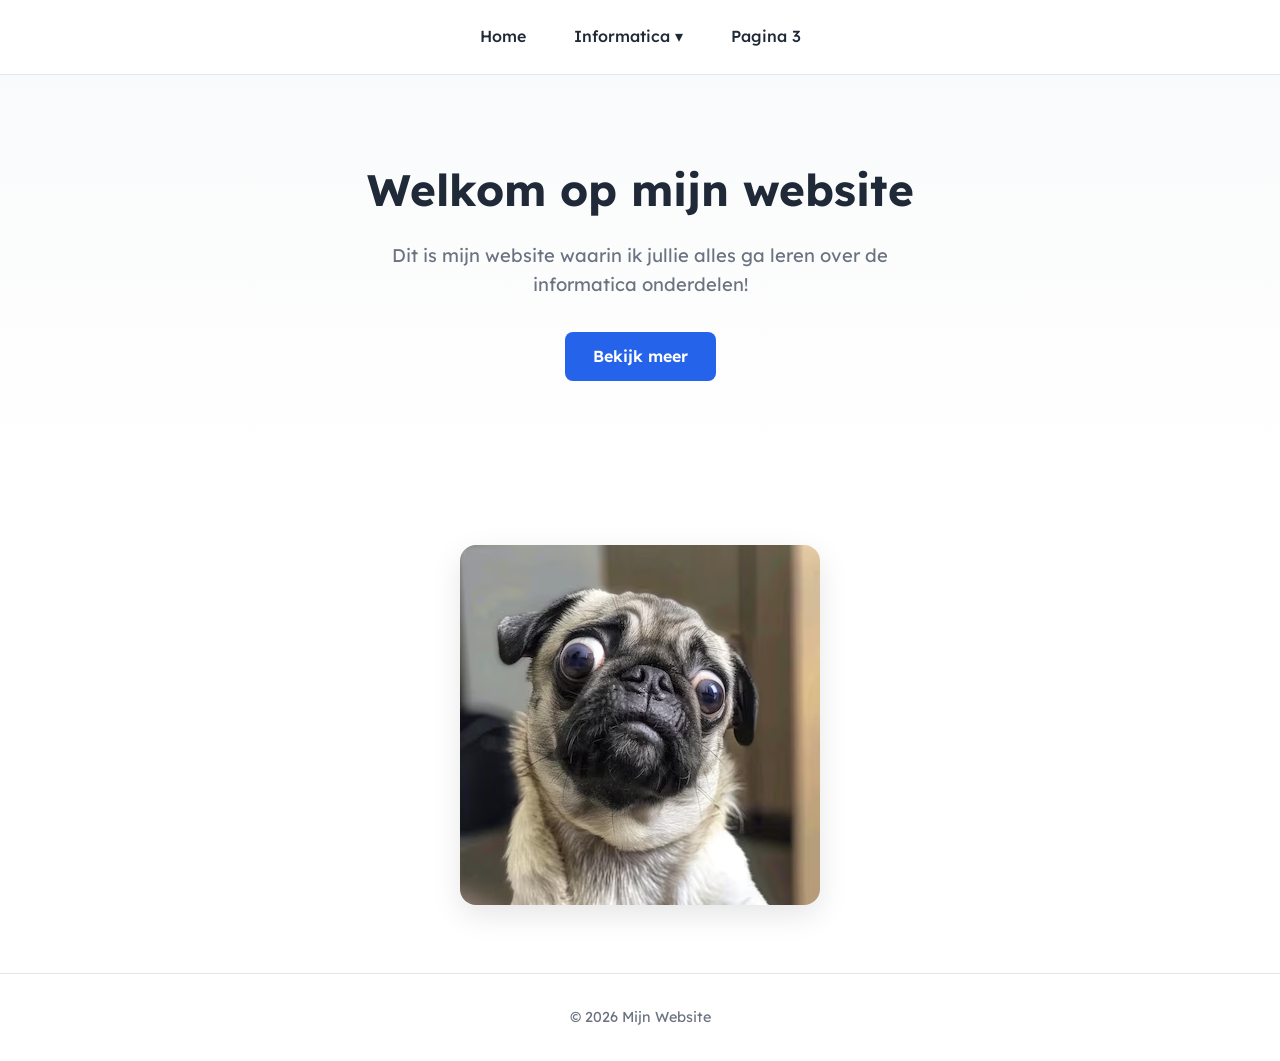
==== index.html @ f175e8ca "Kleine veranderingen over binaire code" ====
<!DOCTYPE html>
<html lang="nl">
<head>
  <meta charset="UTF-8">
  <title>Mijn eerste website</title>
  <link rel="preconnect" href="https://fonts.googleapis.com"> <!-- Verbindt vast met Google Fonts -->
  <link href="https://fonts.googleapis.com/css2?family=Lexend&display=swap" rel="stylesheet"> <!-- Laadt het lettertype Lexend -->
  <link rel="stylesheet" type="text/css" href="css/stijl.css"> <!-- Koppelt het stijlbestand met alle opmaak -->
</head>
<body>

  <nav> <!-- Navigatiemenu bovenaan, staat op elke pagina hetzelfde -->
    <ul>
      <li><a href="index.html">Home</a></li> <!-- Link naar homepage -->
      <li class="dropdown"> <!-- Dropdown-menu item -->
        <button class="dropdown-btn" onclick="toggleDropdown()">Informatica ▾</button> <!-- Knop die het menu opent/sluit -->
        <div class="dropdown-content" id="dropdownMenu"> <!-- Verborgen menu dat verschijnt bij klikken -->
          <a href="kop1.html">Binaire code</a> <!-- Link naar Kop 1 -->
          <a href="kop2.html">Kop 2</a> <!-- Link naar Kop 2 -->
          <a href="kop3.html">Kop 3</a> <!-- Link naar Kop 3 -->
        </div>
      </li>
      <li><a href="pagina3.html">Pagina 3</a></li> <!-- Link naar derde pagina -->
    </ul>
  </nav>

  <section class="hero"> <!-- Grote introductiesectie bovenaan de homepage -->
    <h1>Welkom op mijn website</h1>
    <p>Dit is mijn website waarin ik jullie alles ga leren over de informatica onderdelen!</p>
    <a href="pagina2.html" class="btn">Bekijk meer</a> <!-- Knop die naar pagina 2 verwijst -->
  </section>

  <section class="content"> <!-- Inhoud-sectie met een afbeelding -->
    <img src="afbeeldingen/Mopshond.avif" alt="Mijn hond">
  </section>

  <footer> <!-- Footer onderaan de pagina -->
    <p>&copy; 2026 Mijn Website</p>
  </footer>

  <script> <!-- Regelt het openen/sluiten van het dropdownmenu -->
    function toggleDropdown() {
      document.getElementById("dropdownMenu").classList.toggle("show"); // Wisselt het menu aan/uit
    }
    window.addEventListener("click", function(event) {
      if (!event.target.matches('.dropdown-btn')) { // Als er buiten de knop geklikt wordt
        const dropdown = document.getElementById("dropdownMenu");
        if (dropdown.classList.contains('show')) {
          dropdown.classList.remove('show'); // Sluit het menu
        }
      }
    });
  </script>

</body>
</html>
---- css/stijl.css ----
:root { /* Kleuren die overal op de site hergebruikt worden */
  --primary: #2563eb;
  --primary-dark: #1e40af;
  --text: #1f2937;
  --text-light: #6b7280;
  --bg: #ffffff;
  --bg-alt: #f9fafb;
}

* {
  box-sizing: border-box; /* Zorgt dat padding/border binnen de breedte blijven */
  margin: 0; /* Verwijdert standaard marge van de browser */
  padding: 0; /* Verwijdert standaard padding van de browser */
}

body {
  font-family: 'Lexend', Arial, sans-serif; /* Lettertype van de hele pagina */
  color: var(--text); /* Kleur van de tekst */
  background-color: var(--bg); /* Achtergrondkleur van de pagina */
  line-height: 1.6; /* Ruimte tussen regels tekst */
}

nav {
  background-color: var(--bg); /* Achtergrondkleur van de menubalk */
  border-bottom: 1px solid #e5e7eb; /* Dun lijntje onder de menubalk */
  position: sticky; /* Menu blijft zichtbaar bij scrollen */
  top: 0; /* Blijft aan de bovenkant plakken */
  z-index: 10; /* Zorgt dat het menu boven andere inhoud blijft */
}

nav ul {
  list-style-type: none; /* Geen bolletjes voor de lijst */
  display: flex; /* Zet de menu-items naast elkaar */
  justify-content: center; /* Centreert het menu */
  align-items: center; /* Zorgt dat knop en links verticaal gelijk uitlijnen */
  gap: 8px; /* Ruimte tussen de menu-items */
  padding: 16px 0; /* Ruimte boven/onder het menu */
  max-width: 1000px; /* Maximale breedte van het menu */
  margin: 0 auto; /* Centreert het menu horizontaal */
}

nav li a {
  display: block; /* Maakt de hele link klikbaar */
  color: var(--text); /* Tekstkleur van de link */
  text-decoration: none; /* Geen onderstreping */
  padding: 8px 20px; /* Ruimte rondom de tekst */
  border-radius: 6px; /* Ronde hoeken */
  font-weight: 500; /* Iets dikkere tekst */
  transition: background-color 0.2s ease, color 0.2s ease; /* Zachte overgang bij hover */
}

nav li a:hover {
  background-color: var(--primary); /* Achtergrondkleur bij muis erover */
  color: white; /* Tekstkleur bij muis erover */
}

/* Zorgt dat het dropdown-item goed gepositioneerd wordt */
.dropdown {
  position: relative; /* Basis voor de positie van het uitklapmenu */
}

/* Opmaak van de "Pagina 2"-knop, zelfde stijl als de andere menu-links */
.dropdown-btn {
  background: none; /* Geen achtergrondkleur standaard */
  border: none; /* Geen randje om de knop */
  margin: 0; /* Verwijdert de standaard marge die browsers aan knoppen geven */
  font-family: 'Lexend', Arial, sans-serif; /* Zelfde lettertype als de rest */
  font-size: 1rem; /* Zelfde tekstgrootte als de andere menu-links */
  line-height: 1.6; /* Zelfde regelhoogte als de rest, voor gelijke uitlijning */
  color: var(--text); /* Tekstkleur */
  padding: 8px 20px; /* Ruimte rondom de tekst */
  border-radius: 6px; /* Ronde hoeken */
  font-weight: 500; /* Iets dikkere tekst */
  cursor: pointer; /* Muis wordt een handje bij hover */
  transition: background-color 0.2s ease, color 0.2s ease; /* Zachte overgang bij hover */
}

.dropdown-btn:hover {
  background-color: var(--primary); /* Achtergrondkleur bij muis erover */
  color: white; /* Tekstkleur bij muis erover */
}

/* Het uitklapmenu zelf, standaard verborgen */
.dropdown-content {
  display: none; /* Onzichtbaar totdat er geklikt wordt */
  position: absolute; /* Zweeft boven de rest van de pagina */
  top: 100%; /* Verschijnt direct onder de knop */
  left: 0;
  background-color: var(--bg); /* Achtergrondkleur van het menu */
  border: 1px solid #e5e7eb; /* Dun randje */
  border-radius: 8px; /* Ronde hoeken */
  box-shadow: 0 10px 20px rgba(0,0,0,0.1); /* Zachte schaduw */
  overflow: hidden; /* Zorgt dat de ronde hoeken netjes zijn */
  min-width: 160px; /* Minimale breedte van het menu */
}

/* Zorgt dat het menu zichtbaar wordt als de class 'show' actief is */
.dropdown-content.show {
  display: block; /* Wordt zichtbaar bij klikken */
}

/* Opmaak van elke link binnen het uitklapmenu */
.dropdown-content a {
  display: block; /* Elke link op eigen regel */
  padding: 12px 20px; /* Ruimte rondom de tekst */
  color: var(--text); /* Tekstkleur */
  text-decoration: none; /* Geen onderstreping */
}

.dropdown-content a:hover {
  background-color: var(--bg-alt); /* Lichte achtergrond bij hover */
}

.hero {
  text-align: center; /* Centreert de tekst */
  padding: 80px 24px; /* Ruimte rondom de hero-sectie */
  background: linear-gradient(180deg, var(--bg-alt) 0%, var(--bg) 100%); /* Zachte kleurovergang op de achtergrond */
}

.hero h1 {
  font-size: 2.75rem; /* Grootte van de hoofdtitel */
  margin-bottom: 16px; /* Ruimte onder de titel */
  color: var(--text); /* Kleur van de titel */
}

.hero p {
  font-size: 1.15rem; /* Grootte van de introductietekst */
  color: var(--text-light); /* Lichtere tekstkleur */
  max-width: 600px; /* Maximale breedte, voor leesbaarheid */
  margin: 0 auto 32px auto; /* Centreert de tekst en geeft ruimte eronder */
}

.btn {
  display: inline-block; /* Maakt er een blok-knop van */
  background-color: var(--primary); /* Achtergrondkleur van de knop */
  color: white; /* Tekstkleur van de knop */
  text-decoration: none; /* Geen onderstreping */
  padding: 12px 28px; /* Ruimte rondom de knoptekst */
  border-radius: 8px; /* Ronde hoeken */
  font-weight: 600; /* Dikkere tekst */
  transition: background-color 0.2s ease; /* Zachte overgang bij hover */
}

.btn:hover {
  background-color: var(--primary-dark); /* Donkerdere kleur bij muis erover */
}

.content {
  max-width: 800px; /* Maximale breedte van de inhoud */
  margin: 0 auto; /* Centreert de inhoud horizontaal */
  padding: 60px 24px; /* Ruimte rondom de inhoud */
  text-align: center; /* Centreert de tekst */
}

.content img {
  max-width: 100%; /* Afbeelding past altijd binnen de breedte */
  border-radius: 16px; /* Ronde hoeken op de afbeelding */
  box-shadow: 0 10px 30px rgba(0,0,0,0.1); /* Zachte schaduw onder de afbeelding */
  margin-top: 24px; /* Ruimte boven de afbeelding */
}

footer {
  text-align: center; /* Centreert de tekst */
  padding: 32px 24px; /* Ruimte rondom de footer */
  color: var(--text-light); /* Lichtere tekstkleur */
  font-size: 0.9rem; /* Kleinere tekstgrootte */
  border-top: 1px solid #e5e7eb; /* Dun lijntje boven de footer */
}
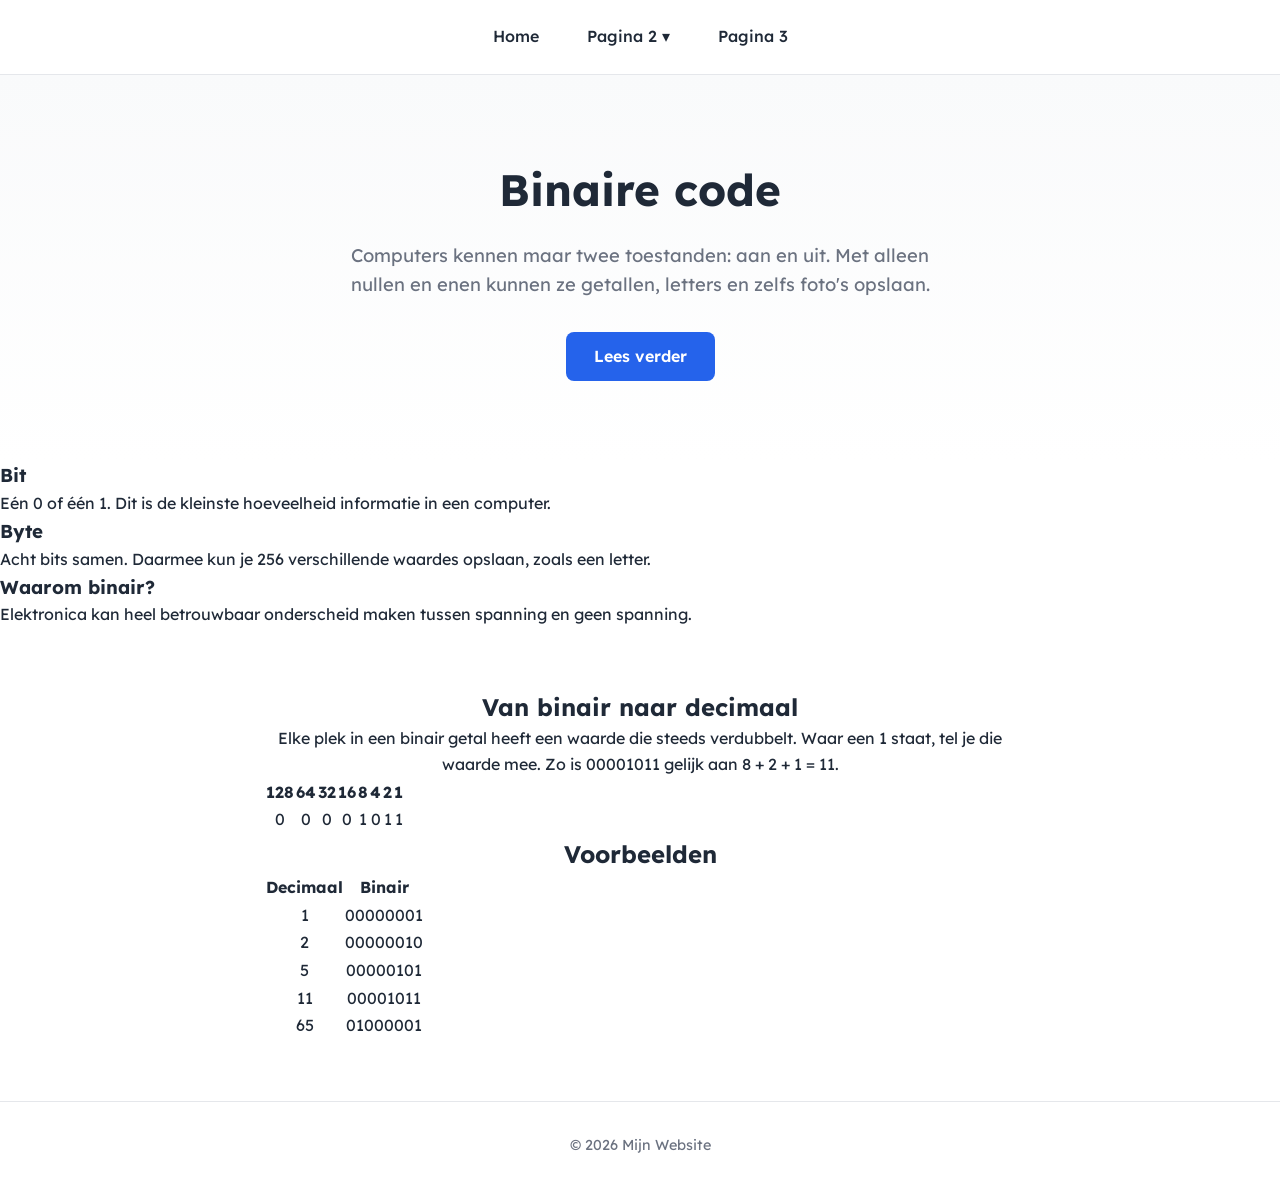
==== commit c5cadd89: "binaire code verbeteren" ====
--- a/index.html
+++ b/index.html
@@ -2,7 +2,7 @@
 <html lang="nl">
 <head>
   <meta charset="UTF-8">
-  <title>Mijn eerste website</title>
+  <title>Binaire code</title> <!-- Titel die op het tabblad komt te staan -->
   <link rel="preconnect" href="https://fonts.googleapis.com"> <!-- Verbindt vast met Google Fonts -->
   <link href="https://fonts.googleapis.com/css2?family=Lexend&display=swap" rel="stylesheet"> <!-- Laadt het lettertype Lexend -->
   <link rel="stylesheet" type="text/css" href="css/stijl.css"> <!-- Koppelt het stijlbestand met alle opmaak -->
@@ -13,9 +13,9 @@
     <ul>
       <li><a href="index.html">Home</a></li> <!-- Link naar homepage -->
       <li class="dropdown"> <!-- Dropdown-menu item -->
-        <button class="dropdown-btn" onclick="toggleDropdown()">Informatica ▾</button> <!-- Knop die het menu opent/sluit -->
+        <button class="dropdown-btn" onclick="toggleDropdown()">Pagina 2 ▾</button> <!-- Knop die het menu opent/sluit -->
         <div class="dropdown-content" id="dropdownMenu"> <!-- Verborgen menu dat verschijnt bij klikken -->
-          <a href="kop1.html">Binaire code</a> <!-- Link naar Kop 1 -->
+          <a href="kop1.html">Kop 1</a> <!-- Link naar Kop 1 (binaire code) -->
           <a href="kop2.html">Kop 2</a> <!-- Link naar Kop 2 -->
           <a href="kop3.html">Kop 3</a> <!-- Link naar Kop 3 -->
         </div>
@@ -24,14 +24,57 @@
     </ul>
   </nav>
 
-  <section class="hero"> <!-- Grote introductiesectie bovenaan de homepage -->
-    <h1>Welkom op mijn website</h1>
-    <p>Dit is mijn website waarin ik jullie alles ga leren over de informatica onderdelen!</p>
-    <a href="pagina2.html" class="btn">Bekijk meer</a> <!-- Knop die naar pagina 2 verwijst -->
+  <section class="hero"> <!-- Grote kopsectie bovenaan de pagina -->
+    <h1>Binaire code</h1> <!-- Hoofdtitel van de pagina -->
+    <p>Computers kennen maar twee toestanden: aan en uit. Met alleen nullen en enen kunnen ze getallen, letters en zelfs foto's opslaan.</p> <!-- Korte introductie -->
+    <a href="#uitleg" class="btn">Lees verder</a> <!-- Link die naar het kopje met id "uitleg" scrolt -->
   </section>
 
-  <section class="content"> <!-- Inhoud-sectie met een afbeelding -->
-    <img src="afbeeldingen/Mopshond.avif" alt="Mijn hond">
+  <section class="kaarten" id="uitleg"> <!-- Rij met drie kaartjes, id zodat de knop hierheen kan scrollen -->
+    <div class="kaart"> <!-- Kaartje 1 -->
+      <h3>Bit</h3> <!-- Titel van het kaartje -->
+      <p>Eén 0 of één 1. Dit is de kleinste hoeveelheid informatie in een computer.</p> <!-- Uitleg over een bit -->
+    </div>
+    <div class="kaart"> <!-- Kaartje 2 -->
+      <h3>Byte</h3> <!-- Titel van het kaartje -->
+      <p>Acht bits samen. Daarmee kun je 256 verschillende waardes opslaan, zoals een letter.</p> <!-- Uitleg over een byte -->
+    </div>
+    <div class="kaart"> <!-- Kaartje 3 -->
+      <h3>Waarom binair?</h3> <!-- Titel van het kaartje -->
+      <p>Elektronica kan heel betrouwbaar onderscheid maken tussen spanning en geen spanning.</p> <!-- Uitleg waarom binair gebruikt wordt -->
+    </div>
+  </section>
+
+  <section class="content"> <!-- Sectie met de uitleg over omrekenen -->
+    <h2>Van binair naar decimaal</h2> <!-- Kopje van het onderdeel -->
+    <p>Elke plek in een binair getal heeft een waarde die steeds verdubbelt. Waar een 1 staat, tel je die waarde mee. Zo is 00001011 gelijk aan 8 + 2 + 1 = 11.</p> <!-- Uitleg van het omrekenen -->
+
+    <div class="tabel-wrap"> <!-- Zorgt dat de tabel op een kleine telefoon kan scrollen -->
+      <table class="tabel"> <!-- Tabel met de plaatswaardes -->
+        <tr> <!-- Eerste rij: de waarde van elke plek -->
+          <th>128</th><th>64</th><th>32</th><th>16</th><th>8</th><th>4</th><th>2</th><th>1</th>
+        </tr>
+        <tr> <!-- Tweede rij: de bits van het getal 11 -->
+          <td>0</td><td>0</td><td>0</td><td>0</td>
+          <td class="aan">1</td> <!-- Class "aan" kleurt de enen blauw -->
+          <td>0</td>
+          <td class="aan">1</td>
+          <td class="aan">1</td>
+        </tr>
+      </table>
+    </div>
+
+    <h2>Voorbeelden</h2> <!-- Kopje van het volgende onderdeel -->
+    <div class="tabel-wrap"> <!-- Zorgt dat de tabel op een kleine telefoon kan scrollen -->
+      <table class="tabel"> <!-- Tabel met voorbeelden van getallen -->
+        <tr><th>Decimaal</th><th>Binair</th></tr> <!-- Kopjes van de kolommen -->
+        <tr><td>1</td><td>00000001</td></tr> <!-- Voorbeeld 1 -->
+        <tr><td>2</td><td>00000010</td></tr> <!-- Voorbeeld 2 -->
+        <tr><td>5</td><td>00000101</td></tr> <!-- Voorbeeld 5 -->
+        <tr><td>11</td><td>00001011</td></tr> <!-- Voorbeeld 11 -->
+        <tr><td>65</td><td>01000001</td></tr> <!-- Voorbeeld 65, dit is ook de letter A -->
+      </table>
+    </div>
   </section>
 
   <footer> <!-- Footer onderaan de pagina -->
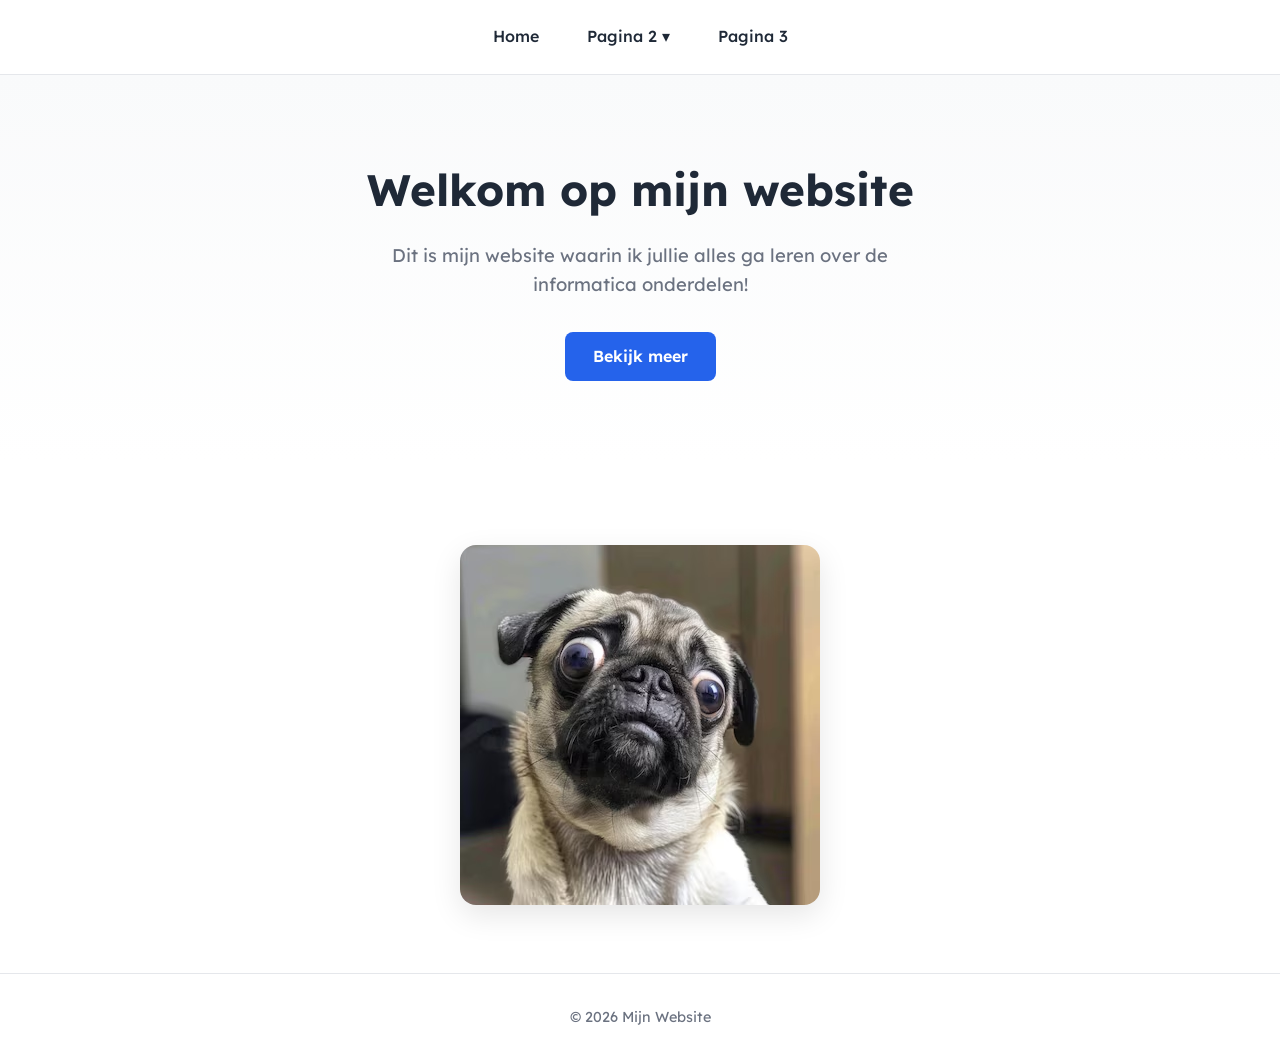
==== commit 55fad3fd: "home fixen en kop 1 goed maken" ====
--- a/index.html
+++ b/index.html
@@ -2,7 +2,7 @@
 <html lang="nl">
 <head>
   <meta charset="UTF-8">
-  <title>Binaire code</title> <!-- Titel die op het tabblad komt te staan -->
+  <title>Mijn eerste website</title>
   <link rel="preconnect" href="https://fonts.googleapis.com"> <!-- Verbindt vast met Google Fonts -->
   <link href="https://fonts.googleapis.com/css2?family=Lexend&display=swap" rel="stylesheet"> <!-- Laadt het lettertype Lexend -->
   <link rel="stylesheet" type="text/css" href="css/stijl.css"> <!-- Koppelt het stijlbestand met alle opmaak -->
@@ -24,57 +24,14 @@
     </ul>
   </nav>
 
-  <section class="hero"> <!-- Grote kopsectie bovenaan de pagina -->
-    <h1>Binaire code</h1> <!-- Hoofdtitel van de pagina -->
-    <p>Computers kennen maar twee toestanden: aan en uit. Met alleen nullen en enen kunnen ze getallen, letters en zelfs foto's opslaan.</p> <!-- Korte introductie -->
-    <a href="#uitleg" class="btn">Lees verder</a> <!-- Link die naar het kopje met id "uitleg" scrolt -->
+  <section class="hero"> <!-- Grote introductiesectie bovenaan de homepage -->
+    <h1>Welkom op mijn website</h1>
+    <p>Dit is mijn website waarin ik jullie alles ga leren over de informatica onderdelen!</p>
+    <a href="kop1.html" class="btn">Bekijk meer</a> <!-- Knop die naar de pagina over binaire code verwijst -->
   </section>
 
-  <section class="kaarten" id="uitleg"> <!-- Rij met drie kaartjes, id zodat de knop hierheen kan scrollen -->
-    <div class="kaart"> <!-- Kaartje 1 -->
-      <h3>Bit</h3> <!-- Titel van het kaartje -->
-      <p>Eén 0 of één 1. Dit is de kleinste hoeveelheid informatie in een computer.</p> <!-- Uitleg over een bit -->
-    </div>
-    <div class="kaart"> <!-- Kaartje 2 -->
-      <h3>Byte</h3> <!-- Titel van het kaartje -->
-      <p>Acht bits samen. Daarmee kun je 256 verschillende waardes opslaan, zoals een letter.</p> <!-- Uitleg over een byte -->
-    </div>
-    <div class="kaart"> <!-- Kaartje 3 -->
-      <h3>Waarom binair?</h3> <!-- Titel van het kaartje -->
-      <p>Elektronica kan heel betrouwbaar onderscheid maken tussen spanning en geen spanning.</p> <!-- Uitleg waarom binair gebruikt wordt -->
-    </div>
-  </section>
-
-  <section class="content"> <!-- Sectie met de uitleg over omrekenen -->
-    <h2>Van binair naar decimaal</h2> <!-- Kopje van het onderdeel -->
-    <p>Elke plek in een binair getal heeft een waarde die steeds verdubbelt. Waar een 1 staat, tel je die waarde mee. Zo is 00001011 gelijk aan 8 + 2 + 1 = 11.</p> <!-- Uitleg van het omrekenen -->
-
-    <div class="tabel-wrap"> <!-- Zorgt dat de tabel op een kleine telefoon kan scrollen -->
-      <table class="tabel"> <!-- Tabel met de plaatswaardes -->
-        <tr> <!-- Eerste rij: de waarde van elke plek -->
-          <th>128</th><th>64</th><th>32</th><th>16</th><th>8</th><th>4</th><th>2</th><th>1</th>
-        </tr>
-        <tr> <!-- Tweede rij: de bits van het getal 11 -->
-          <td>0</td><td>0</td><td>0</td><td>0</td>
-          <td class="aan">1</td> <!-- Class "aan" kleurt de enen blauw -->
-          <td>0</td>
-          <td class="aan">1</td>
-          <td class="aan">1</td>
-        </tr>
-      </table>
-    </div>
-
-    <h2>Voorbeelden</h2> <!-- Kopje van het volgende onderdeel -->
-    <div class="tabel-wrap"> <!-- Zorgt dat de tabel op een kleine telefoon kan scrollen -->
-      <table class="tabel"> <!-- Tabel met voorbeelden van getallen -->
-        <tr><th>Decimaal</th><th>Binair</th></tr> <!-- Kopjes van de kolommen -->
-        <tr><td>1</td><td>00000001</td></tr> <!-- Voorbeeld 1 -->
-        <tr><td>2</td><td>00000010</td></tr> <!-- Voorbeeld 2 -->
-        <tr><td>5</td><td>00000101</td></tr> <!-- Voorbeeld 5 -->
-        <tr><td>11</td><td>00001011</td></tr> <!-- Voorbeeld 11 -->
-        <tr><td>65</td><td>01000001</td></tr> <!-- Voorbeeld 65, dit is ook de letter A -->
-      </table>
-    </div>
+  <section class="content"> <!-- Inhoud-sectie met een afbeelding -->
+    <img src="afbeeldingen/Mopshond.avif" alt="Mijn hond">
   </section>
 
   <footer> <!-- Footer onderaan de pagina -->
--- a/css/stijl.css
+++ b/css/stijl.css
@@ -13,12 +13,18 @@
   padding: 0; /* Verwijdert standaard padding van de browser */
 }
 
+html {
+  scroll-behavior: smooth; /* Zachte scroll als je op een link met # klikt, zoals "Lees verder" */
+}
+
 body {
   font-family: 'Lexend', Arial, sans-serif; /* Lettertype van de hele pagina */
   color: var(--text); /* Kleur van de tekst */
   background-color: var(--bg); /* Achtergrondkleur van de pagina */
   line-height: 1.6; /* Ruimte tussen regels tekst */
 }
+
+/* ---------- Navigatiemenu ---------- */
 
 nav {
   background-color: var(--bg); /* Achtergrondkleur van de menubalk */
@@ -31,6 +37,7 @@
 nav ul {
   list-style-type: none; /* Geen bolletjes voor de lijst */
   display: flex; /* Zet de menu-items naast elkaar */
+  flex-wrap: wrap; /* Op een smal scherm mogen items op een nieuwe regel */
   justify-content: center; /* Centreert het menu */
   align-items: center; /* Zorgt dat knop en links verticaal gelijk uitlijnen */
   gap: 8px; /* Ruimte tussen de menu-items */
@@ -54,12 +61,12 @@
   color: white; /* Tekstkleur bij muis erover */
 }
 
-/* Zorgt dat het dropdown-item goed gepositioneerd wordt */
+/* ---------- Dropdownmenu ---------- */
+
 .dropdown {
   position: relative; /* Basis voor de positie van het uitklapmenu */
 }
 
-/* Opmaak van de "Pagina 2"-knop, zelfde stijl als de andere menu-links */
 .dropdown-btn {
   background: none; /* Geen achtergrondkleur standaard */
   border: none; /* Geen randje om de knop */
@@ -80,12 +87,11 @@
   color: white; /* Tekstkleur bij muis erover */
 }
 
-/* Het uitklapmenu zelf, standaard verborgen */
 .dropdown-content {
   display: none; /* Onzichtbaar totdat er geklikt wordt */
   position: absolute; /* Zweeft boven de rest van de pagina */
   top: 100%; /* Verschijnt direct onder de knop */
-  left: 0;
+  left: 0; /* Begint links onder de knop */
   background-color: var(--bg); /* Achtergrondkleur van het menu */
   border: 1px solid #e5e7eb; /* Dun randje */
   border-radius: 8px; /* Ronde hoeken */
@@ -94,12 +100,10 @@
   min-width: 160px; /* Minimale breedte van het menu */
 }
 
-/* Zorgt dat het menu zichtbaar wordt als de class 'show' actief is */
 .dropdown-content.show {
   display: block; /* Wordt zichtbaar bij klikken */
 }
 
-/* Opmaak van elke link binnen het uitklapmenu */
 .dropdown-content a {
   display: block; /* Elke link op eigen regel */
   padding: 12px 20px; /* Ruimte rondom de tekst */
@@ -110,6 +114,8 @@
 .dropdown-content a:hover {
   background-color: var(--bg-alt); /* Lichte achtergrond bij hover */
 }
+
+/* ---------- Hero en knop ---------- */
 
 .hero {
   text-align: center; /* Centreert de tekst */
@@ -145,6 +151,8 @@
   background-color: var(--primary-dark); /* Donkerdere kleur bij muis erover */
 }
 
+/* ---------- Inhoud ---------- */
+
 .content {
   max-width: 800px; /* Maximale breedte van de inhoud */
   margin: 0 auto; /* Centreert de inhoud horizontaal */
@@ -152,12 +160,105 @@
   text-align: center; /* Centreert de tekst */
 }
 
+.content h1,
+.content h2 {
+  margin-bottom: 12px; /* Ruimte onder de titels in de inhoud */
+}
+
+.content h2 {
+  margin-top: 40px; /* Ruimte boven elk kopje zodat onderdelen los van elkaar staan */
+}
+
+.content p {
+  margin-bottom: 16px; /* Ruimte tussen alinea's */
+}
+
 .content img {
   max-width: 100%; /* Afbeelding past altijd binnen de breedte */
   border-radius: 16px; /* Ronde hoeken op de afbeelding */
   box-shadow: 0 10px 30px rgba(0,0,0,0.1); /* Zachte schaduw onder de afbeelding */
   margin-top: 24px; /* Ruimte boven de afbeelding */
 }
+
+/* ---------- Kaartjes (binaire code-pagina) ---------- */
+
+.kaarten {
+  display: grid; /* Zet de kaartjes in een raster */
+  grid-template-columns: repeat(auto-fit, minmax(240px, 1fr)); /* Kaartjes naast elkaar, op een telefoon onder elkaar */
+  gap: 24px; /* Ruimte tussen de kaartjes */
+  max-width: 1000px; /* Maximale breedte van het raster */
+  margin: 0 auto; /* Centreert het raster */
+  padding: 0 24px 40px 24px; /* Ruimte rondom het raster */
+}
+
+.kaart {
+  background-color: var(--bg); /* Witte achtergrond */
+  border: 1px solid #e5e7eb; /* Dun randje */
+  border-radius: 12px; /* Ronde hoeken */
+  padding: 28px; /* Ruimte binnen het kaartje */
+  text-align: left; /* Tekst links uitgelijnd in het kaartje */
+  box-shadow: 0 4px 12px rgba(0,0,0,0.05); /* Zachte schaduw */
+  transition: transform 0.2s ease; /* Zachte beweging bij hover */
+}
+
+.kaart:hover {
+  transform: translateY(-4px); /* Kaartje gaat iets omhoog als je erover zweeft */
+}
+
+.kaart h3 {
+  color: var(--primary); /* Blauwe titel */
+  margin-bottom: 8px; /* Ruimte onder de titel */
+}
+
+.kaart p {
+  color: var(--text-light); /* Lichtere tekstkleur */
+}
+
+/* ---------- Tabellen ---------- */
+
+.tabel-wrap {
+  overflow-x: auto; /* Tabel kan zijwaarts scrollen op een kleine telefoon */
+}
+
+.tabel {
+  border-collapse: collapse; /* Randen van de cellen vallen samen */
+  margin: 16px auto 24px auto; /* Centreert de tabel */
+  width: 100%; /* Tabel vult de beschikbare breedte */
+  max-width: 700px; /* Maar nooit breder dan dit */
+}
+
+.tabel th,
+.tabel td {
+  border: 1px solid #e5e7eb; /* Randje om elke cel */
+  padding: 10px 12px; /* Ruimte in elke cel */
+  text-align: center; /* Tekst in het midden van de cel */
+}
+
+.tabel th {
+  background-color: var(--bg-alt); /* Lichtgrijze achtergrond voor de kopjes */
+}
+
+.tabel .aan {
+  background-color: var(--primary); /* Blauwe achtergrond voor de enen */
+  color: white; /* Witte tekst op de blauwe achtergrond */
+  font-weight: 600; /* Dikkere tekst */
+}
+
+/* ---------- Game ---------- */
+
+.game-wrap {
+  overflow-x: auto; /* Op een kleine telefoon kun je de game zijwaarts scrollen */
+  margin: 16px auto 24px auto; /* Centreert de game en geeft ruimte erboven en eronder */
+  max-width: 700px; /* Maximale breedte, zelfde als de game zelf */
+}
+
+.game-wrap iframe {
+  display: block; /* Haalt het kleine randje onder het iframe weg */
+  margin: 0 auto; /* Centreert de game */
+  border-radius: 12px; /* Ronde hoeken, past bij de kaartjes */
+}
+
+/* ---------- Footer ---------- */
 
 footer {
   text-align: center; /* Centreert de tekst */
@@ -165,4 +266,25 @@
   color: var(--text-light); /* Lichtere tekstkleur */
   font-size: 0.9rem; /* Kleinere tekstgrootte */
   border-top: 1px solid #e5e7eb; /* Dun lijntje boven de footer */
+}
+
+/* ---------- Kleine schermen (telefoon) ---------- */
+
+@media (max-width: 600px) { /* Alles hieronder geldt alleen als het scherm smaller is dan 600 pixels */
+  .hero {
+    padding: 48px 20px; /* Minder ruimte rond de hero op een telefoon */
+  }
+
+  .hero h1 {
+    font-size: 2rem; /* Kleinere hoofdtitel zodat hij past */
+  }
+
+  .content {
+    padding: 40px 20px; /* Minder ruimte rond de inhoud op een telefoon */
+  }
+
+  nav li a,
+  .dropdown-btn {
+    padding: 8px 14px; /* Smallere menu-knoppen zodat alles past */
+  }
 }
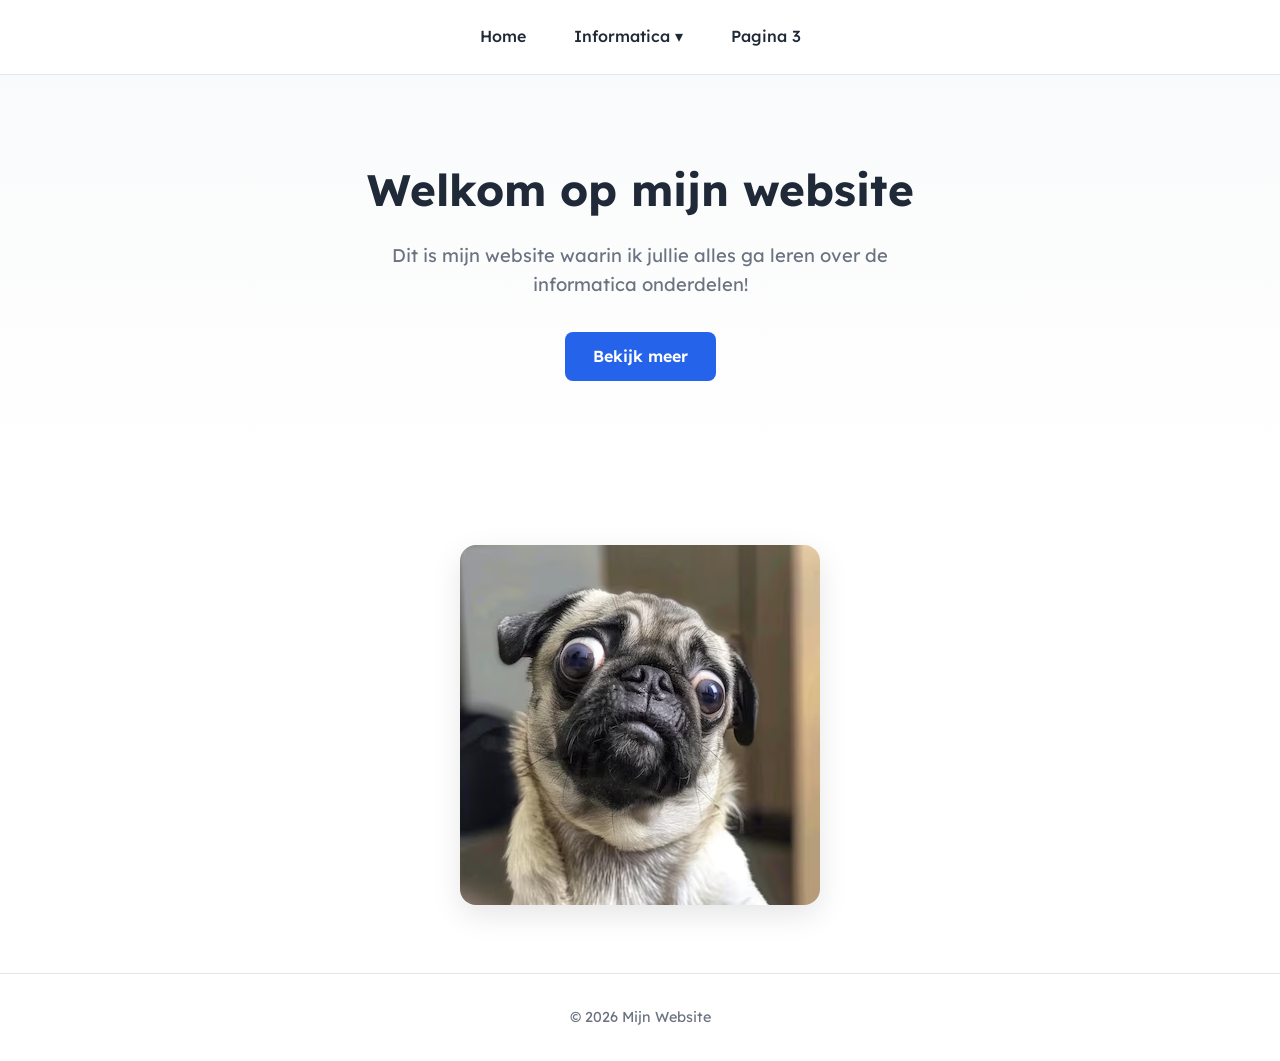
==== commit 61c3c335: "Benamingen verbeteren" ====
--- a/index.html
+++ b/index.html
@@ -13,9 +13,9 @@
     <ul>
       <li><a href="index.html">Home</a></li> <!-- Link naar homepage -->
       <li class="dropdown"> <!-- Dropdown-menu item -->
-        <button class="dropdown-btn" onclick="toggleDropdown()">Pagina 2 ▾</button> <!-- Knop die het menu opent/sluit -->
+        <button class="dropdown-btn" onclick="toggleDropdown()">Informatica ▾</button> <!-- Knop die het menu opent/sluit -->
         <div class="dropdown-content" id="dropdownMenu"> <!-- Verborgen menu dat verschijnt bij klikken -->
-          <a href="kop1.html">Kop 1</a> <!-- Link naar Kop 1 (binaire code) -->
+          <a href="kop1.html">Binaire Stelsel</a> <!-- Link naar Kop 1 (binaire code) -->
           <a href="kop2.html">Kop 2</a> <!-- Link naar Kop 2 -->
           <a href="kop3.html">Kop 3</a> <!-- Link naar Kop 3 -->
         </div>
--- a/css/stijl.css
+++ b/css/stijl.css
@@ -160,17 +160,33 @@
   text-align: center; /* Centreert de tekst */
 }
 
-.content h1,
+.content h1 {
+  margin-bottom: 12px; /* Ruimte onder de hoofdtitel in de inhoud */
+}
+
 .content h2 {
-  margin-bottom: 12px; /* Ruimte onder de titels in de inhoud */
-}
-
-.content h2 {
-  margin-top: 40px; /* Ruimte boven elk kopje zodat onderdelen los van elkaar staan */
+  font-size: 1.75rem; /* Iets grotere kopjes */
+  margin-top: 56px; /* Veel ruimte boven elk kopje zodat onderdelen los van elkaar staan */
+  margin-bottom: 16px; /* Ruimte onder het kopje */
+}
+
+.content h2:first-child {
+  margin-top: 0; /* Het eerste kopje hoeft niet extra naar beneden */
+}
+
+.content h2::after {
+  content: ""; /* Maakt een leeg element na het kopje */
+  display: block; /* Zet het onder de tekst */
+  width: 48px; /* Breedte van het streepje */
+  height: 4px; /* Dikte van het streepje */
+  background-color: var(--primary); /* Blauw streepje onder elk kopje */
+  border-radius: 2px; /* Afgeronde uiteinden */
+  margin: 10px auto 0 auto; /* Centreert het streepje */
 }
 
 .content p {
-  margin-bottom: 16px; /* Ruimte tussen alinea's */
+  max-width: 640px; /* Smallere tekstkolom, dat leest prettiger */
+  margin: 0 auto 16px auto; /* Centreert de tekst en geeft ruimte eronder */
 }
 
 .content img {
@@ -183,30 +199,48 @@
 /* ---------- Kaartjes (binaire code-pagina) ---------- */
 
 .kaarten {
+  counter-reset: kaart; /* Begint met tellen bij 0, voor de nummers in de kaartjes */
   display: grid; /* Zet de kaartjes in een raster */
   grid-template-columns: repeat(auto-fit, minmax(240px, 1fr)); /* Kaartjes naast elkaar, op een telefoon onder elkaar */
   gap: 24px; /* Ruimte tussen de kaartjes */
   max-width: 1000px; /* Maximale breedte van het raster */
   margin: 0 auto; /* Centreert het raster */
-  padding: 0 24px 40px 24px; /* Ruimte rondom het raster */
+  padding: 40px 24px 20px 24px; /* Ruimte rondom het raster */
+  scroll-margin-top: 40px; /* Als je naar hier scrolt, blijft het menu er niet overheen hangen */
 }
 
 .kaart {
   background-color: var(--bg); /* Witte achtergrond */
   border: 1px solid #e5e7eb; /* Dun randje */
-  border-radius: 12px; /* Ronde hoeken */
+  border-radius: 16px; /* Ronde hoeken */
   padding: 28px; /* Ruimte binnen het kaartje */
   text-align: left; /* Tekst links uitgelijnd in het kaartje */
   box-shadow: 0 4px 12px rgba(0,0,0,0.05); /* Zachte schaduw */
-  transition: transform 0.2s ease; /* Zachte beweging bij hover */
+  transition: transform 0.2s ease, box-shadow 0.2s ease; /* Zachte beweging bij hover */
 }
 
 .kaart:hover {
   transform: translateY(-4px); /* Kaartje gaat iets omhoog als je erover zweeft */
+  box-shadow: 0 12px 24px rgba(37,99,235,0.12); /* Schaduw wordt iets groter en blauwig */
+}
+
+.kaart::before {
+  counter-increment: kaart; /* Telt per kaartje één op */
+  content: counter(kaart); /* Laat het nummer zien: 1, 2, 3 */
+  display: flex; /* Om het cijfer in het midden te zetten */
+  align-items: center; /* Cijfer verticaal in het midden */
+  justify-content: center; /* Cijfer horizontaal in het midden */
+  width: 36px; /* Breedte van het rondje */
+  height: 36px; /* Hoogte van het rondje */
+  border-radius: 50%; /* Maakt het vierkantje rond */
+  background-color: var(--primary); /* Blauw rondje */
+  color: white; /* Wit cijfer */
+  font-weight: 600; /* Dikkere tekst */
+  margin-bottom: 16px; /* Ruimte onder het rondje */
 }
 
 .kaart h3 {
-  color: var(--primary); /* Blauwe titel */
+  font-size: 1.15rem; /* Grootte van de titel in het kaartje */
   margin-bottom: 8px; /* Ruimte onder de titel */
 }
 
@@ -218,24 +252,43 @@
 
 .tabel-wrap {
   overflow-x: auto; /* Tabel kan zijwaarts scrollen op een kleine telefoon */
+  max-width: 700px; /* Maximale breedte van het kader */
+  margin: 16px auto 24px auto; /* Centreert het kader en geeft ruimte erboven en eronder */
+  border: 1px solid #e5e7eb; /* Randje om de hele tabel */
+  border-radius: 12px; /* Ronde hoeken om de hele tabel */
+  box-shadow: 0 4px 12px rgba(0,0,0,0.05); /* Zachte schaduw */
 }
 
 .tabel {
   border-collapse: collapse; /* Randen van de cellen vallen samen */
-  margin: 16px auto 24px auto; /* Centreert de tabel */
-  width: 100%; /* Tabel vult de beschikbare breedte */
-  max-width: 700px; /* Maar nooit breder dan dit */
+  width: 100%; /* Tabel vult het kader */
 }
 
 .tabel th,
 .tabel td {
-  border: 1px solid #e5e7eb; /* Randje om elke cel */
-  padding: 10px 12px; /* Ruimte in elke cel */
+  padding: 12px 14px; /* Ruimte in elke cel */
   text-align: center; /* Tekst in het midden van de cel */
+  border-bottom: 1px solid #e5e7eb; /* Lijntje onder elke rij */
+  border-right: 1px solid #e5e7eb; /* Lijntje rechts van elke cel */
+  letter-spacing: 0.05em; /* Iets meer ruimte tussen de cijfers, leest makkelijker */
+}
+
+.tabel th:last-child,
+.tabel td:last-child {
+  border-right: none; /* Geen lijntje aan de rechterkant van het kader */
+}
+
+.tabel tr:last-child td {
+  border-bottom: none; /* Geen lijntje onder de laatste rij */
 }
 
 .tabel th {
   background-color: var(--bg-alt); /* Lichtgrijze achtergrond voor de kopjes */
+  font-weight: 600; /* Dikkere tekst voor de kopjes */
+}
+
+.tabel tr:nth-child(even) td:not(.aan) {
+  background-color: var(--bg-alt); /* Elke tweede rij iets grijs, leest makkelijker */
 }
 
 .tabel .aan {
@@ -248,14 +301,19 @@
 
 .game-wrap {
   overflow-x: auto; /* Op een kleine telefoon kun je de game zijwaarts scrollen */
-  margin: 16px auto 24px auto; /* Centreert de game en geeft ruimte erboven en eronder */
-  max-width: 700px; /* Maximale breedte, zelfde als de game zelf */
+  max-width: 732px; /* Breedte van de game plus de ruimte rondom */
+  margin: 16px auto 24px auto; /* Centreert het kader en geeft ruimte erboven en eronder */
+  padding: 16px; /* Ruimte tussen het kader en de game */
+  background-color: var(--bg-alt); /* Lichtgrijze achtergrond rond de game */
+  border: 1px solid #e5e7eb; /* Dun randje */
+  border-radius: 16px; /* Ronde hoeken */
+  box-shadow: 0 4px 12px rgba(0,0,0,0.05); /* Zachte schaduw */
 }
 
 .game-wrap iframe {
   display: block; /* Haalt het kleine randje onder het iframe weg */
   margin: 0 auto; /* Centreert de game */
-  border-radius: 12px; /* Ronde hoeken, past bij de kaartjes */
+  border-radius: 8px; /* Ronde hoeken, past bij het kader */
 }
 
 /* ---------- Footer ---------- */
@@ -283,6 +341,14 @@
     padding: 40px 20px; /* Minder ruimte rond de inhoud op een telefoon */
   }
 
+  .content h2 {
+    margin-top: 40px; /* Iets minder ruimte boven de kopjes op een telefoon */
+  }
+
+  .kaarten {
+    padding: 32px 20px 12px 20px; /* Minder ruimte rond de kaartjes op een telefoon */
+  }
+
   nav li a,
   .dropdown-btn {
     padding: 8px 14px; /* Smallere menu-knoppen zodat alles past */
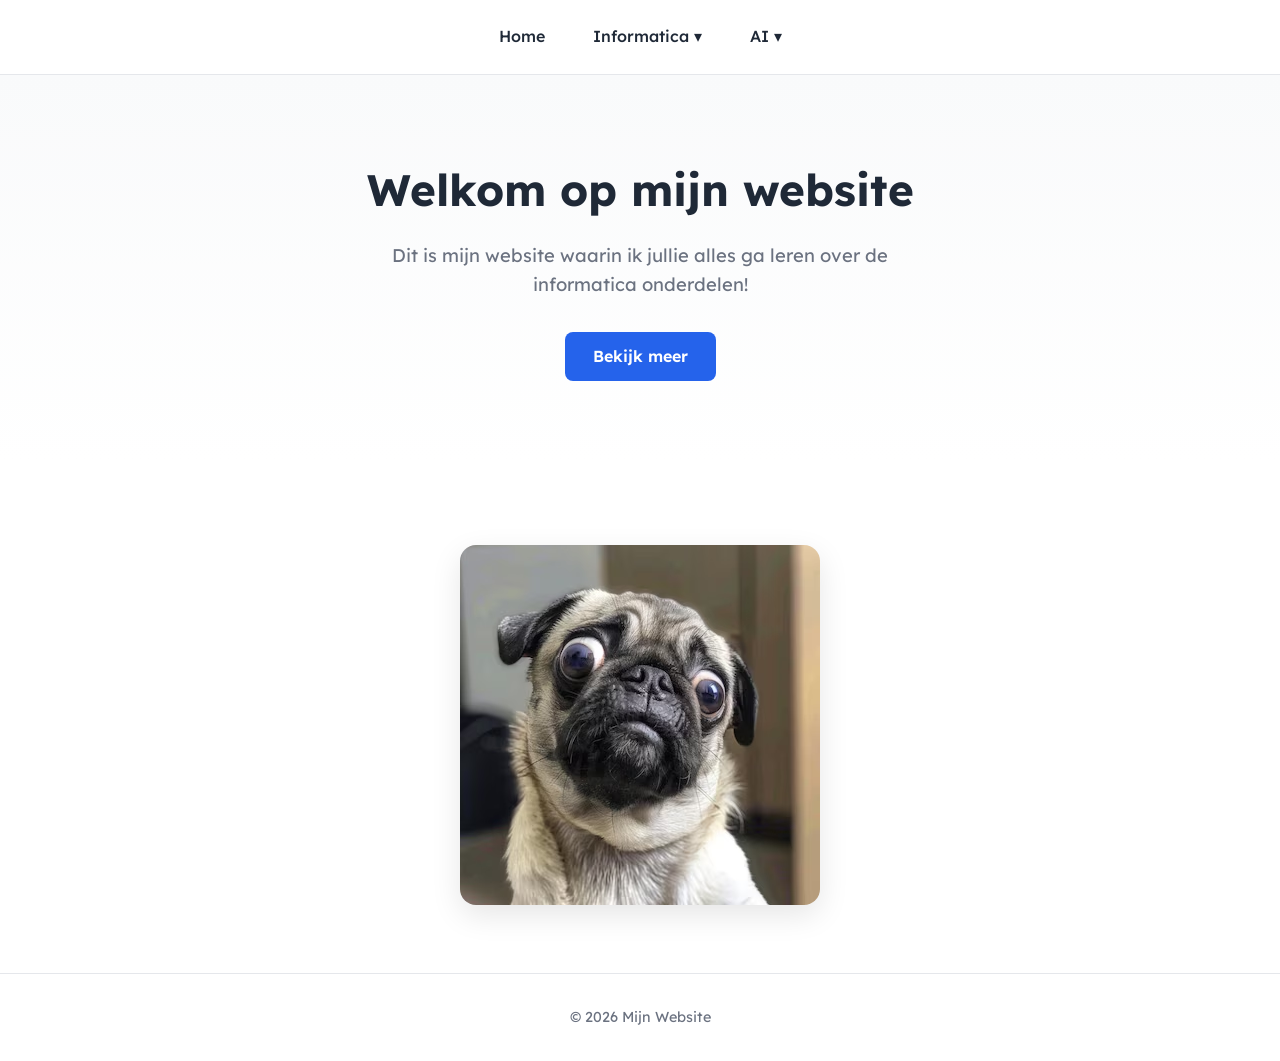
==== commit b1ffdc2a: "dropdownmenu AI" ====
--- a/index.html
+++ b/index.html
@@ -12,15 +12,22 @@
   <nav> <!-- Navigatiemenu bovenaan, staat op elke pagina hetzelfde -->
     <ul>
       <li><a href="index.html">Home</a></li> <!-- Link naar homepage -->
-      <li class="dropdown"> <!-- Dropdown-menu item -->
-        <button class="dropdown-btn" onclick="toggleDropdown()">Informatica ▾</button> <!-- Knop die het menu opent/sluit -->
+      <li class="dropdown"> <!-- Dropdown-menu item: Informatica -->
+        <button class="dropdown-btn" onclick="toggleDropdown('dropdownMenu')">Informatica ▾</button> <!-- Knop die het menu opent/sluit -->
         <div class="dropdown-content" id="dropdownMenu"> <!-- Verborgen menu dat verschijnt bij klikken -->
           <a href="kop1.html">Binaire Stelsel</a> <!-- Link naar Kop 1 (binaire code) -->
-          <a href="kop2.html">Kop 2</a> <!-- Link naar Kop 2 -->
-          <a href="kop3.html">Kop 3</a> <!-- Link naar Kop 3 -->
+          <a href="kop2.html">Kleurenstelsel</a> <!-- Link naar Kop 2 -->
+          <a href="kop3.html">Compressie</a> <!-- Link naar Kop 3 -->
         </div>
       </li>
-      <li><a href="pagina3.html">Pagina 3</a></li> <!-- Link naar derde pagina -->
+      <li class="dropdown"> <!-- Dropdown-menu item: AI -->
+        <button class="dropdown-btn" onclick="toggleDropdown('aiMenu')">AI ▾</button> <!-- Knop die het AI-menu opent/sluit -->
+        <div class="dropdown-content" id="aiMenu"> <!-- Verborgen menu dat verschijnt bij klikken -->
+          <a href="ai-gebruik.html">AI-gebruik</a> <!-- Link naar de pagina over AI-gebruik -->
+          <a href="mobiel.html">Mobiel</a> <!-- Link naar de pagina over mobiel -->
+          <a href="artikel.html">Artikel</a> <!-- Link naar de pagina met het artikel -->
+        </div>
+      </li>
     </ul>
   </nav>
 
@@ -38,16 +45,21 @@
     <p>&copy; 2026 Mijn Website</p>
   </footer>
 
-  <script> <!-- Regelt het openen/sluiten van het dropdownmenu -->
-    function toggleDropdown() {
-      document.getElementById("dropdownMenu").classList.toggle("show"); // Wisselt het menu aan/uit
+  <script> <!-- Regelt het openen/sluiten van de dropdownmenu's -->
+    function toggleDropdown(id) {
+      const menu = document.getElementById(id); // Zoekt het menu dat bij de aangeklikte knop hoort
+      document.querySelectorAll(".dropdown-content").forEach(function(m) {
+        if (m !== menu) {
+          m.classList.remove("show"); // Sluit alle andere menu's
+        }
+      });
+      menu.classList.toggle("show"); // Wisselt het aangeklikte menu aan/uit
     }
     window.addEventListener("click", function(event) {
-      if (!event.target.matches('.dropdown-btn')) { // Als er buiten de knop geklikt wordt
-        const dropdown = document.getElementById("dropdownMenu");
-        if (dropdown.classList.contains('show')) {
-          dropdown.classList.remove('show'); // Sluit het menu
-        }
+      if (!event.target.matches('.dropdown-btn')) { // Als er buiten een knop geklikt wordt
+        document.querySelectorAll(".dropdown-content.show").forEach(function(m) {
+          m.classList.remove("show"); // Sluit alle open menu's
+        });
       }
     });
   </script>
--- a/css/stijl.css
+++ b/css/stijl.css
@@ -196,7 +196,7 @@
   margin-top: 24px; /* Ruimte boven de afbeelding */
 }
 
-/* ---------- Kaartjes (binaire code-pagina) ---------- */
+/* ---------- Kaartjes (binaire code- en kleurmodellen-pagina) ---------- */
 
 .kaarten {
   counter-reset: kaart; /* Begint met tellen bij 0, voor de nummers in de kaartjes */
@@ -316,6 +316,25 @@
   border-radius: 8px; /* Ronde hoeken, past bij het kader */
 }
 
+/* ---------- Video (kleurmodellen-pagina) ---------- */
+
+.video-wrap {
+  max-width: 700px; /* Maximale breedte van de video */
+  margin: 16px auto 24px auto; /* Centreert de video en geeft ruimte erboven en eronder */
+  aspect-ratio: 16 / 9; /* Houdt de video in de standaard breedbeeldverhouding, ook op een telefoon */
+  border-radius: 16px; /* Ronde hoeken, past bij de kaartjes */
+  overflow: hidden; /* Knipt de video af langs de ronde hoeken */
+  background-color: #000; /* Zwarte achtergrond terwijl de video nog laadt */
+  box-shadow: 0 4px 12px rgba(0,0,0,0.05); /* Zachte schaduw */
+}
+
+.video-wrap iframe {
+  display: block; /* Haalt het kleine randje onder het iframe weg */
+  width: 100%; /* Video vult de houder in de breedte */
+  height: 100%; /* Video vult de houder in de hoogte */
+  border: 0; /* Geen randje om de video */
+}
+
 /* ---------- Footer ---------- */
 
 footer {
@@ -353,4 +372,8 @@
   .dropdown-btn {
     padding: 8px 14px; /* Smallere menu-knoppen zodat alles past */
   }
+
+  .video-wrap {
+    border-radius: 12px; /* Iets kleinere ronde hoeken op een telefoon */
+  }
 }
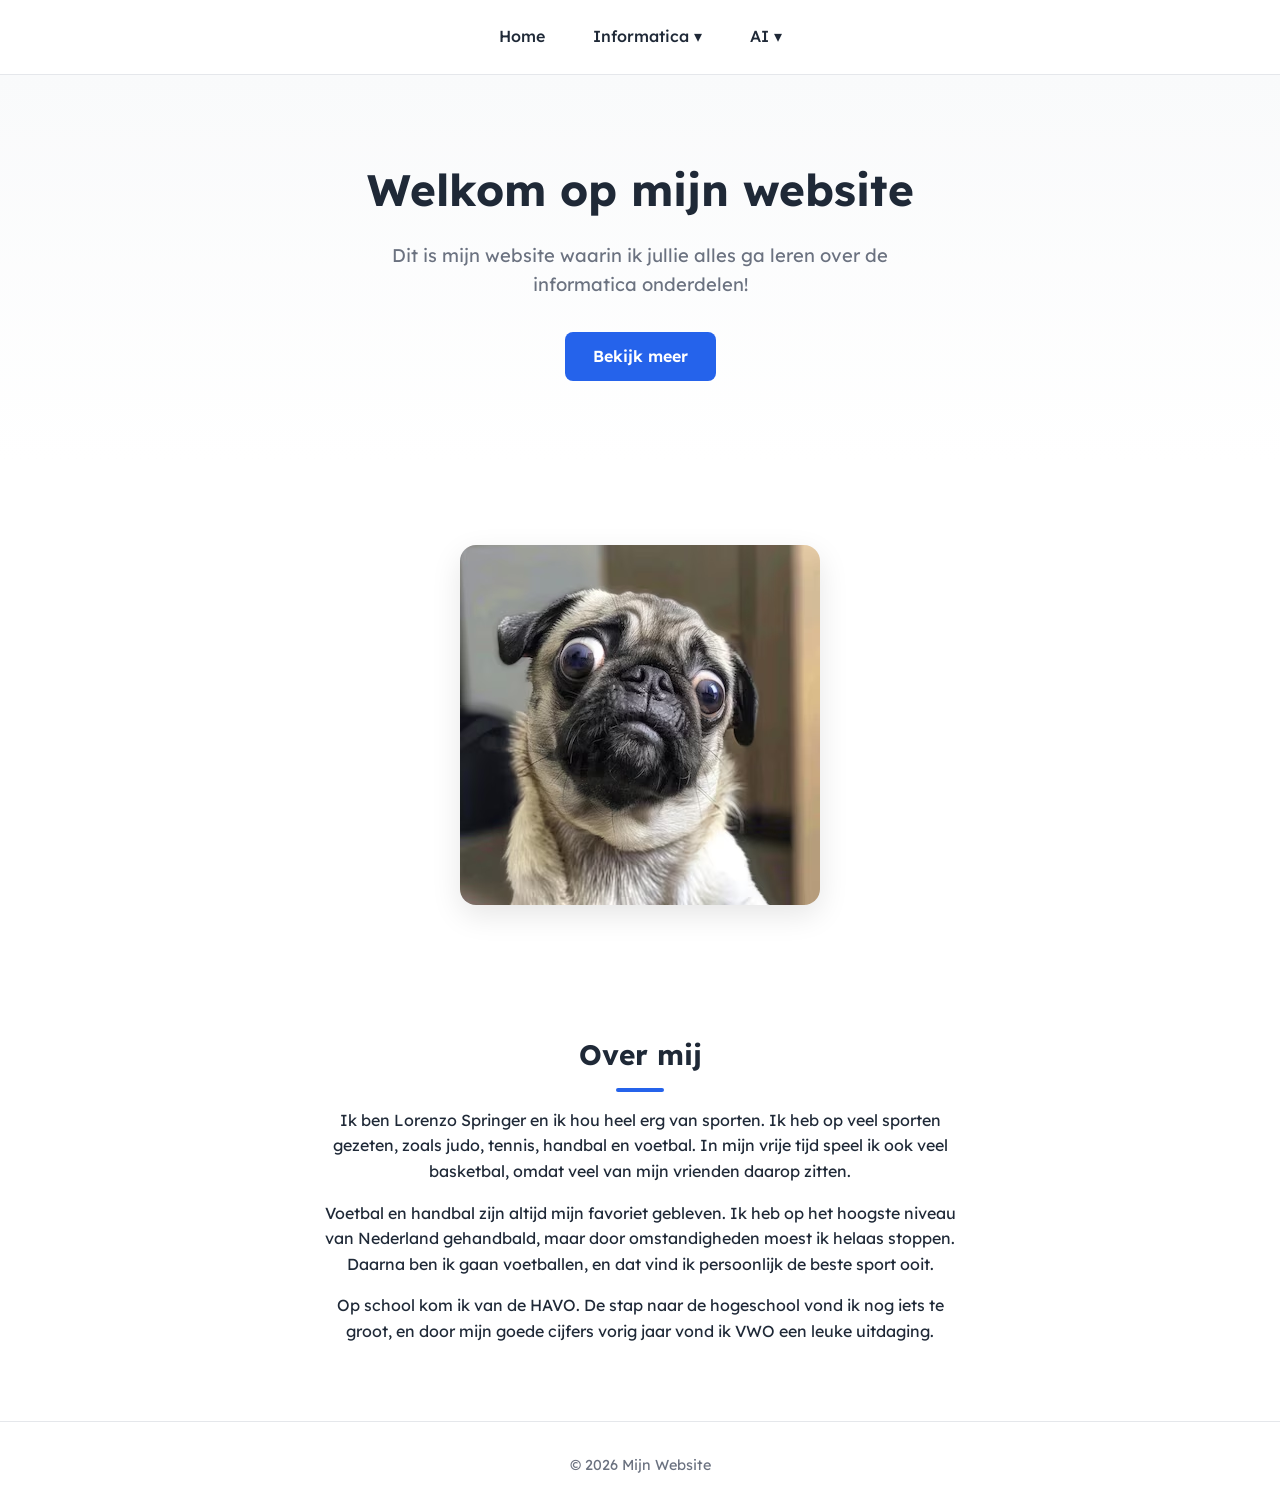
==== commit 914b3bdb: "index aanpassen" ====
--- a/index.html
+++ b/index.html
@@ -41,6 +41,13 @@
     <img src="afbeeldingen/Mopshond.avif" alt="Mijn hond">
   </section>
 
+  <section class="content"> <!-- Sectie met een stukje over mezelf -->
+    <h2>Over mij</h2> <!-- Kopje van het onderdeel -->
+    <p>Ik ben Lorenzo Springer en ik hou heel erg van sporten. Ik heb op veel sporten gezeten, zoals judo, tennis, handbal en voetbal. In mijn vrije tijd speel ik ook veel basketbal, omdat veel van mijn vrienden daarop zitten.</p> <!-- Introductie en sporten -->
+    <p>Voetbal en handbal zijn altijd mijn favoriet gebleven. Ik heb op het hoogste niveau van Nederland gehandbald, maar door omstandigheden moest ik helaas stoppen. Daarna ben ik gaan voetballen, en dat vind ik persoonlijk de beste sport ooit.</p> <!-- Favoriete sporten en verhaal over handbal -->
+    <p>Op school kom ik van de HAVO. De stap naar de hogeschool vond ik nog iets te groot, en door mijn goede cijfers vorig jaar vond ik VWO een leuke uitdaging.</p> <!-- Schoolopleiding -->
+  </section>
+
   <footer> <!-- Footer onderaan de pagina -->
     <p>&copy; 2026 Mijn Website</p>
   </footer>
@@ -48,7 +55,7 @@
   <script> <!-- Regelt het openen/sluiten van de dropdownmenu's -->
     function toggleDropdown(id) {
       const menu = document.getElementById(id); // Zoekt het menu dat bij de aangeklikte knop hoort
-      document.querySelectorAll(".dropdown-content").forEach(function(m) {
+      document.querySelectorAll(".dropdown-content").forEach(function(m) { // Loopt langs alle dropdownmenu's
         if (m !== menu) {
           m.classList.remove("show"); // Sluit alle andere menu's
         }
@@ -57,7 +64,7 @@
     }
     window.addEventListener("click", function(event) {
       if (!event.target.matches('.dropdown-btn')) { // Als er buiten een knop geklikt wordt
-        document.querySelectorAll(".dropdown-content.show").forEach(function(m) {
+        document.querySelectorAll(".dropdown-content.show").forEach(function(m) { // Zoekt alle menu's die open staan
           m.classList.remove("show"); // Sluit alle open menu's
         });
       }
